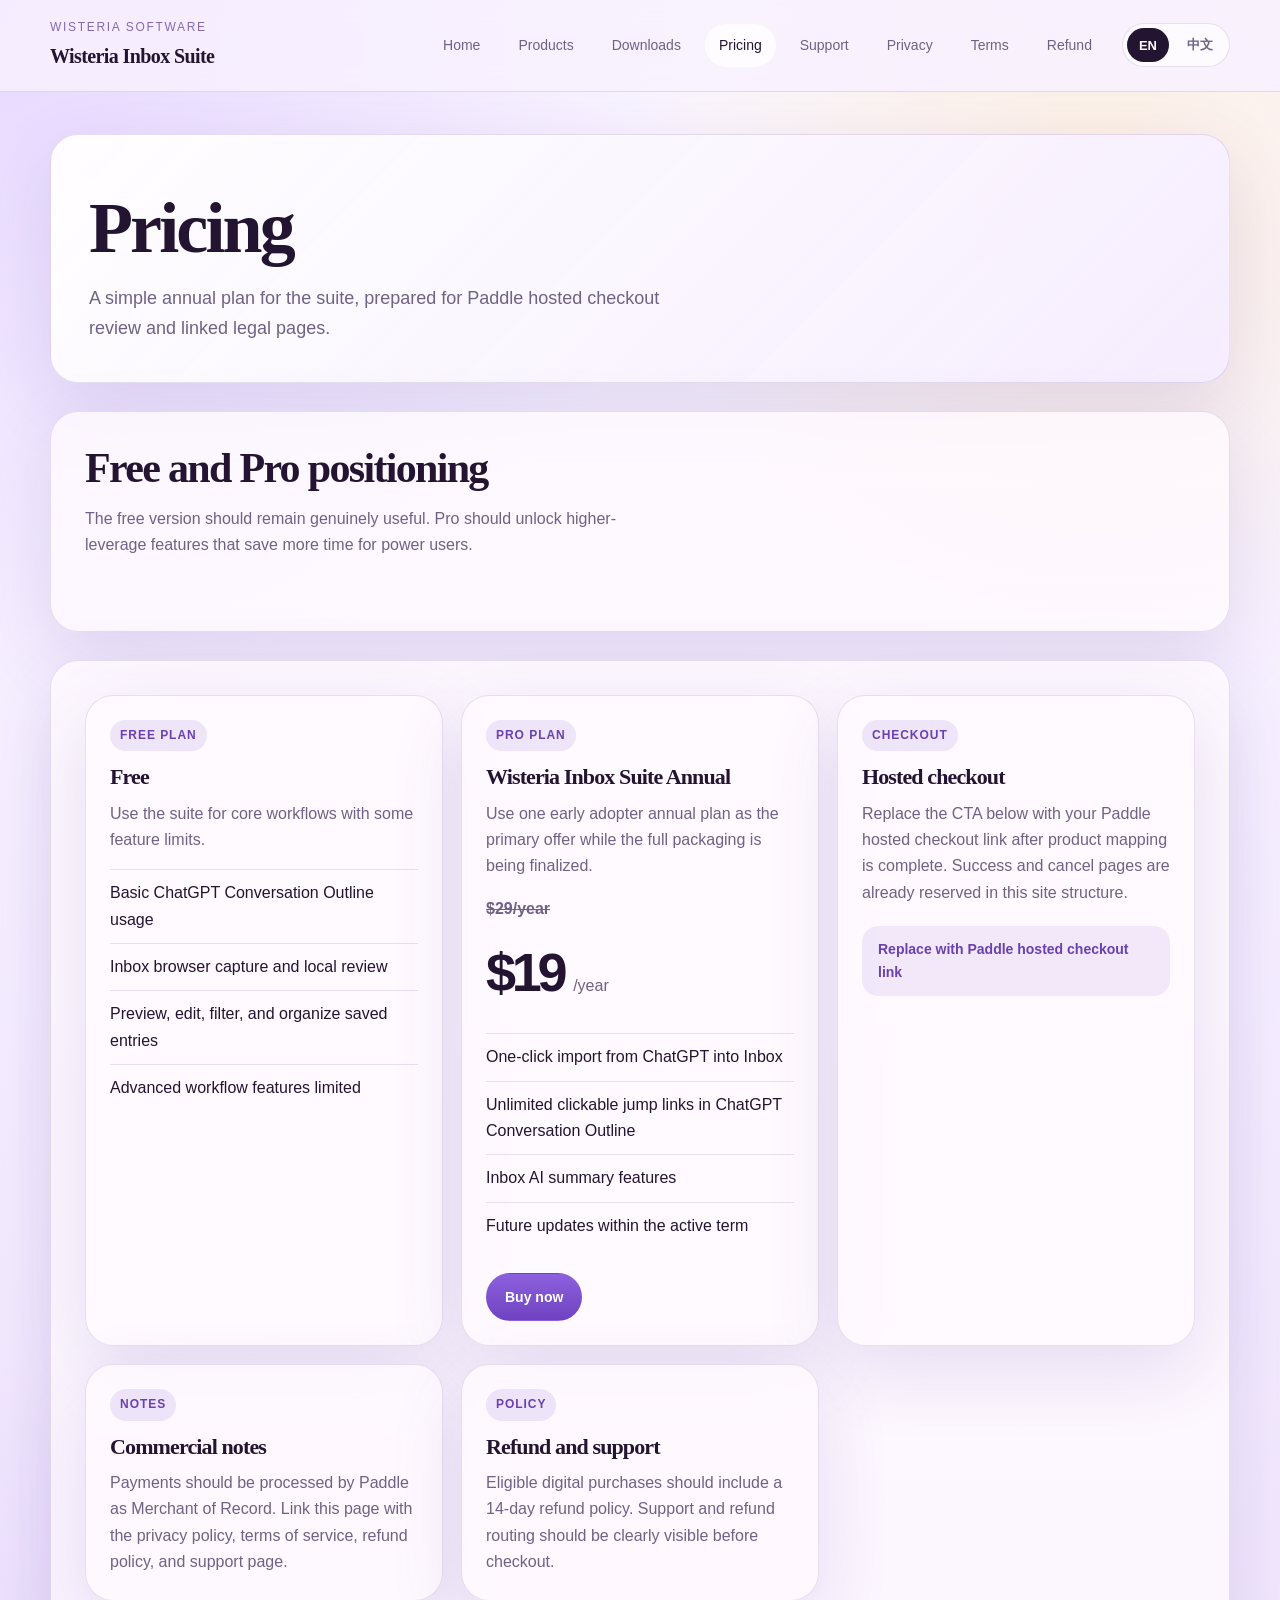
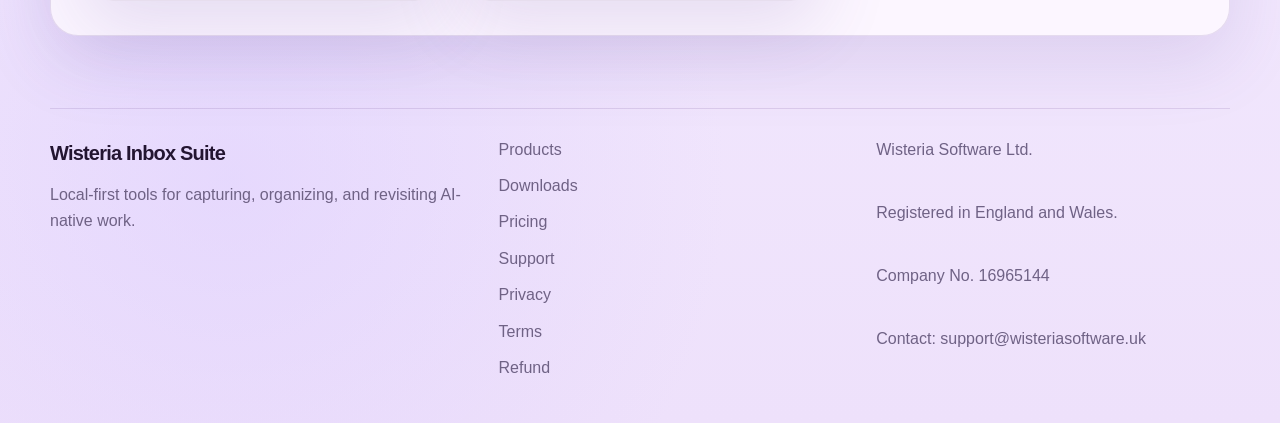
==== pricing/index.html @ 4bbb8d7e "first commit" ====
<!DOCTYPE html>
<html lang="en">
<head>
  <meta charset="UTF-8" />
  <meta name="viewport" content="width=device-width, initial-scale=1.0" />
  <title>Pricing</title>
  <meta name="description" content="Pricing" />
  <link rel="icon" type="image/svg+xml" href="../assets/img/wisteria-bloom.svg" />
  <link rel="stylesheet" href="../assets/css/site.css" />
</head>
<body data-page="pricing" data-root=".." data-title-key="pricing.title" data-description-key="pricing.description">
  <div id="site-header"></div>
  <main>
    <div class="shell page-stack">
      <section class="hero-panel page-hero">
        <h1 data-i18n="pricing.heroTitle"></h1>
        <p class="lead" data-i18n="pricing.heroBody"></p>
      </section>
      <section class="section-panel">
        <div class="section-head">
          <div>
            <h2 data-i18n="pricing.introTitle"></h2>
            <p class="section-copy" data-i18n="pricing.introBody"></p>
          </div>
        </div>
      </section>
      <section class="section-panel">
        <div class="grid-3">
          <article class="card">
            <div class="card-tag" data-i18n="common.freePlan"></div>
            <h3 style="margin-top:14px;" data-i18n="pricing.freePlanTitle"></h3>
            <p data-i18n="pricing.freePlanBody"></p>
            <ul class="list">
              <li data-i18n="pricing.freePlanFeature1"></li>
              <li data-i18n="pricing.freePlanFeature2"></li>
              <li data-i18n="pricing.freePlanFeature3"></li>
              <li data-i18n="pricing.freePlanFeature4"></li>
            </ul>
          </article>
          <article class="card">
            <div class="card-tag" data-i18n="common.proPlan"></div>
            <h3 style="margin-top:14px;" data-i18n="pricing.planTitle"></h3>
            <p data-i18n="pricing.planBody"></p>
            <div class="price-block">
              <div class="price-stack">
                <div class="price-original" data-i18n="common.originalAnnualPrice"></div>
                <div class="price-row">
                  <div class="price-value">$19</div>
                  <div class="muted" data-i18n="common.annualSuffix"></div>
                </div>
              </div>
            </div>
            <ul class="list">
              <li data-i18n="pricing.proFeature1"></li>
              <li data-i18n="pricing.proFeature2"></li>
              <li data-i18n="pricing.proFeature3"></li>
              <li data-i18n="pricing.proFeature4"></li>
            </ul>
            <div class="button-row">
              <a class="btn" data-config-href="links.suiteCheckoutUrl" data-i18n="common.buyNow"></a>
            </div>
          </article>
          <article class="card">
            <div class="card-tag" data-i18n="common.checkout"></div>
            <h3 style="margin-top:14px;" data-i18n="pricing.checkoutCardTitle"></h3>
            <p data-i18n="pricing.checkoutBody"></p>
            <div class="notice-strip" data-i18n="common.checkoutPlaceholder"></div>
          </article>
          <article class="card">
            <div class="card-tag" data-i18n="common.notes"></div>
            <h3 style="margin-top:14px;" data-i18n="pricing.notesCardTitle"></h3>
            <p data-i18n="pricing.legalBody"></p>
          </article>
          <article class="card">
            <div class="card-tag" data-i18n="common.policy"></div>
            <h3 style="margin-top:14px;" data-i18n="pricing.policyTitle"></h3>
            <p data-i18n="pricing.policyBody"></p>
          </article>
        </div>
      </section>
    </div>
  </main>
  <div id="site-footer"></div>
  <script src="../assets/data/site.config.js"></script>
  <script src="../assets/data/site.en.js"></script>
  <script src="../assets/data/site.zh.js"></script>
  <script src="../assets/js/i18n.js"></script>
  <script src="../assets/js/site.js"></script>
</body>
</html>
---- assets/css/site.css ----
:root {
  --bg: #f5efff;
  --bg-strong: #fcf8ff;
  --surface: rgba(255, 250, 255, 0.8);
  --surface-strong: rgba(255, 252, 255, 0.94);
  --ink: #231531;
  --ink-soft: #6f6285;
  --line: rgba(107, 78, 150, 0.16);
  --line-strong: rgba(107, 78, 150, 0.3);
  --accent: #7d4bcc;
  --accent-strong: #6032a9;
  --accent-soft: #eadcff;
  --accent-alt: #b58a2f;
  --success: #4d8976;
  --max: 1180px;
  --radius-lg: 28px;
  --radius-md: 18px;
  --shadow: 0 24px 72px rgba(95, 64, 153, 0.14);
}

* {
  box-sizing: border-box;
}

html {
  scroll-behavior: smooth;
}

body {
  margin: 0;
  color: var(--ink);
  background:
    radial-gradient(circle at top left, rgba(223, 204, 255, 0.72), transparent 30%),
    radial-gradient(circle at 86% 10%, rgba(255, 234, 201, 0.52), transparent 22%),
    radial-gradient(circle at 18% 88%, rgba(214, 198, 255, 0.38), transparent 24%),
    linear-gradient(180deg, #fbf7ff 0%, #f4ecff 55%, #eee1fb 100%);
  font: 16px/1.65 "Segoe UI", "Inter", "Helvetica Neue", Arial, sans-serif;
}

a {
  color: inherit;
  text-decoration: none;
}

img {
  max-width: 100%;
}

.shell {
  width: min(var(--max), calc(100% - 32px));
  margin: 0 auto;
}

.site-header {
  position: sticky;
  top: 0;
  z-index: 30;
  backdrop-filter: blur(14px);
  background: rgba(248, 241, 255, 0.84);
  border-bottom: 1px solid var(--line);
}

.nav-shell {
  display: flex;
  align-items: center;
  justify-content: space-between;
  gap: 20px;
  padding: 18px 0;
}

.brand-lockup {
  display: inline-flex;
  flex-direction: column;
  gap: 2px;
}

.brand-kicker {
  font-size: 12px;
  letter-spacing: 0.14em;
  text-transform: uppercase;
  color: #8468b6;
}

.brand-name {
  font-size: 20px;
  font-weight: 800;
  letter-spacing: -0.03em;
  font-family: Georgia, "Times New Roman", serif;
}

.nav-cluster {
  display: flex;
  align-items: center;
  gap: 16px;
}

.site-nav {
  display: flex;
  align-items: center;
  gap: 10px;
  flex-wrap: wrap;
}

.nav-link {
  padding: 10px 14px;
  border-radius: 999px;
  font-size: 14px;
  color: var(--ink-soft);
}

.nav-link:hover,
.nav-link.is-active {
  color: var(--ink);
  background: rgba(255, 255, 255, 0.78);
}

.lang-switch {
  display: inline-flex;
  gap: 6px;
  padding: 4px;
  border: 1px solid var(--line);
  border-radius: 999px;
  background: rgba(255, 255, 255, 0.68);
}

.lang-btn {
  border: 0;
  border-radius: 999px;
  background: transparent;
  color: var(--ink-soft);
  padding: 8px 12px;
  cursor: pointer;
  font-size: 13px;
  font-weight: 600;
}

.lang-btn.is-active {
  color: #fff;
  background: var(--ink);
}

main {
  padding: 42px 0 72px;
}

.page-stack {
  display: flex;
  flex-direction: column;
  gap: 28px;
}

.hero-grid {
  display: grid;
  grid-template-columns: minmax(0, 1.25fr) minmax(320px, 0.75fr);
  gap: 24px;
  align-items: stretch;
}

.hero-panel,
.hero-sidecard,
.section-panel,
.card,
.legal-card,
.support-card {
  background: var(--surface);
  border: 1px solid var(--line);
  border-radius: var(--radius-lg);
  box-shadow: var(--shadow);
}

.hero-panel {
  padding: 42px;
  background:
    linear-gradient(135deg, rgba(255, 255, 255, 0.86), rgba(243, 233, 255, 0.76)),
    var(--surface);
}

.hero-sidecard {
  padding: 28px;
  background:
    linear-gradient(145deg, rgba(125, 75, 204, 0.22), rgba(181, 138, 47, 0.12)),
    var(--surface-strong);
}

.hero-mark {
  display: flex;
  align-items: center;
  gap: 18px;
  margin-bottom: 6px;
}

.hero-mark-icon {
  width: 88px;
  height: 88px;
  object-fit: contain;
  filter: drop-shadow(0 12px 20px rgba(109, 67, 179, 0.18));
}

.eyebrow {
  display: inline-flex;
  align-items: center;
  gap: 8px;
  padding: 8px 12px;
  border-radius: 999px;
  background: linear-gradient(180deg, #f1e6ff 0%, #e5d3ff 100%);
  color: #6a41af;
  font-size: 12px;
  font-weight: 700;
  letter-spacing: 0.08em;
  text-transform: uppercase;
  box-shadow: inset 0 1px 0 rgba(255, 255, 255, 0.92);
}

h1,
h2,
h3 {
  margin: 0;
  line-height: 1.05;
  letter-spacing: -0.04em;
  font-family: Georgia, "Times New Roman", serif;
}

h1 {
  font-size: clamp(40px, 7vw, 72px);
  margin-top: 18px;
}

h2 {
  font-size: clamp(28px, 4vw, 42px);
}

h3 {
  font-size: 22px;
}

.lead {
  margin: 18px 0 0;
  font-size: 18px;
  color: var(--ink-soft);
  max-width: 62ch;
}

.hero-actions,
.section-actions,
.button-row {
  display: flex;
  flex-wrap: wrap;
  gap: 12px;
  margin-top: 24px;
}

.btn,
.btn-secondary,
.btn-ghost {
  display: inline-flex;
  align-items: center;
  justify-content: center;
  min-height: 48px;
  padding: 0 18px;
  border-radius: 999px;
  font-weight: 700;
  font-size: 14px;
  border: 1px solid transparent;
}

.btn {
  background: linear-gradient(180deg, #8d61dd 0%, #6f42c1 100%);
  color: #fff;
}

.btn:hover {
  background: linear-gradient(180deg, #7f53d3 0%, #6032a9 100%);
}

.btn-secondary {
  color: var(--ink);
  background: rgba(255, 255, 255, 0.84);
  border-color: var(--line-strong);
}

.btn-ghost {
  color: var(--ink-soft);
  background: transparent;
  border-color: var(--line);
}

.metric {
  display: flex;
  flex-direction: column;
  gap: 10px;
  margin-top: 28px;
  padding-top: 24px;
  border-top: 1px solid var(--line);
}

.metric-value {
  font-size: 36px;
  font-weight: 800;
  letter-spacing: -0.06em;
}

.metric-copy,
.muted {
  color: var(--ink-soft);
}

.section-panel {
  padding: 34px;
}

.section-head {
  display: flex;
  justify-content: space-between;
  gap: 20px;
  align-items: end;
  margin-bottom: 22px;
}

.section-copy {
  max-width: 62ch;
  color: var(--ink-soft);
}

.grid-3,
.grid-4,
.legal-grid {
  display: grid;
  gap: 18px;
}

.grid-3 {
  grid-template-columns: repeat(3, minmax(0, 1fr));
}

.grid-4 {
  grid-template-columns: repeat(4, minmax(0, 1fr));
}

.card,
.legal-card,
.support-card {
  padding: 24px;
}

.card-tag,
.slide-tag {
  display: inline-flex;
  align-items: center;
  padding: 6px 10px;
  border-radius: 999px;
  background: rgba(125, 75, 204, 0.12);
  color: #6a41af;
  font-size: 12px;
  font-weight: 700;
  letter-spacing: 0.08em;
  text-transform: uppercase;
}

.card p,
.legal-card p,
.support-card p,
.slide-copy {
  margin: 12px 0 0;
  color: var(--ink-soft);
}

.workflow-index {
  width: 40px;
  height: 40px;
  border-radius: 50%;
  display: inline-flex;
  align-items: center;
  justify-content: center;
  background: linear-gradient(180deg, #efe4ff 0%, #dcc7ff 100%);
  color: #6a41af;
  font-weight: 800;
}

.tour-grid {
  display: grid;
  grid-template-columns: repeat(2, minmax(0, 1fr));
  gap: 18px;
}

.story-card,
.product-showcase {
  display: grid;
  gap: 22px;
  align-items: start;
  padding: 24px;
  border-radius: 24px;
  border: 1px solid var(--line);
  background:
    linear-gradient(180deg, rgba(255, 255, 255, 0.78), rgba(243, 233, 255, 0.72));
}

.story-card.is-wide {
  grid-column: 1 / -1;
  grid-template-columns: minmax(0, 0.84fr) minmax(0, 1.16fr);
}

.story-copy p {
  margin: 12px 0 0;
  color: var(--ink-soft);
}

.product-showcase {
  grid-template-columns: minmax(280px, 0.86fr) minmax(0, 1.14fr);
  margin-top: 18px;
}

.product-showcase:first-of-type {
  margin-top: 0;
}

.compact-list li {
  padding: 8px 0;
}

.demo-surface {
  position: relative;
  padding: 18px;
  border-radius: 24px;
  border: 1px solid rgba(107, 78, 150, 0.14);
  background:
    radial-gradient(circle at top right, rgba(255, 224, 188, 0.38), transparent 26%),
    linear-gradient(145deg, rgba(141, 99, 217, 0.14), rgba(255, 255, 255, 0.92) 55%);
  box-shadow: inset 0 1px 0 rgba(255, 255, 255, 0.84);
}

.demo-window {
  overflow: hidden;
  border-radius: 22px;
  border: 1px solid rgba(107, 78, 150, 0.14);
  background: rgba(255, 255, 255, 0.92);
  box-shadow: 0 22px 40px rgba(95, 64, 153, 0.1);
}

.demo-toolbar,
.demo-sidehead,
.demo-content-head,
.demo-toolbar-actions,
.demo-tabs,
.demo-bubble-row,
.demo-action-row,
.demo-meta-row,
.demo-dots {
  display: flex;
  align-items: center;
  gap: 10px;
}

.demo-toolbar {
  justify-content: space-between;
  padding: 12px 16px;
  border-bottom: 1px solid rgba(107, 78, 150, 0.12);
  background: linear-gradient(180deg, rgba(250, 247, 255, 0.98), rgba(243, 235, 255, 0.78));
}

.demo-toolbar-title,
.demo-heading,
.demo-subtitle,
.demo-rail-title {
  font-family: Georgia, "Times New Roman", serif;
}

.demo-toolbar-title {
  font-size: 18px;
  font-weight: 700;
  letter-spacing: -0.03em;
}

.demo-toolbar-chip,
.demo-pill,
.demo-mini-tab,
.demo-badge,
.demo-meta-chip,
.demo-bubble {
  display: inline-flex;
  align-items: center;
  justify-content: center;
  min-height: 28px;
  padding: 0 12px;
  border-radius: 999px;
  border: 1px solid rgba(107, 78, 150, 0.14);
  background: rgba(255, 255, 255, 0.86);
  color: var(--ink-soft);
  font-size: 12px;
  font-weight: 700;
}

.demo-badge-accent,
.demo-mini-tab.is-active {
  color: #fff;
  background: linear-gradient(180deg, #8d61dd 0%, #6f42c1 100%);
  border-color: transparent;
}

.demo-dots {
  gap: 6px;
}

.demo-dot {
  width: 9px;
  height: 9px;
  border-radius: 50%;
  background: #d6c6f3;
}

.demo-chat-layout,
.demo-local-layout,
.demo-outline-layout {
  display: grid;
}

.demo-chat-layout {
  grid-template-columns: minmax(0, 1.1fr) 280px;
}

.demo-conversation,
.demo-sidepanel,
.demo-main-panel,
.demo-outline-main {
  padding: 18px;
}

.demo-conversation {
  display: grid;
  gap: 14px;
  background: linear-gradient(180deg, rgba(255, 255, 255, 0.92), rgba(245, 238, 255, 0.64));
}

.demo-sidepanel {
  border-left: 1px solid rgba(107, 78, 150, 0.12);
  background: linear-gradient(180deg, rgba(251, 247, 255, 0.96), rgba(242, 234, 255, 0.82));
}

.demo-tabs {
  margin-top: 12px;
}

.demo-card-block,
.demo-summary-card,
.demo-rail-card {
  margin-top: 14px;
  padding: 14px;
  border-radius: 18px;
  border: 1px solid rgba(107, 78, 150, 0.12);
  background: rgba(255, 255, 255, 0.88);
}

.demo-heading {
  font-size: 26px;
  font-weight: 700;
  letter-spacing: -0.04em;
}

.demo-subtitle,
.demo-rail-title,
.demo-filter-label {
  font-size: 12px;
  font-weight: 800;
  letter-spacing: 0.08em;
  text-transform: uppercase;
  color: #6a41af;
}

.demo-filter-label {
  margin-top: 12px;
}

.demo-line {
  height: 10px;
  border-radius: 999px;
  background: linear-gradient(90deg, rgba(123, 92, 180, 0.16), rgba(123, 92, 180, 0.06));
}

.demo-select,
.demo-toc-item {
  margin-top: 8px;
  height: 38px;
  border-radius: 14px;
  border: 1px solid rgba(107, 78, 150, 0.12);
  background: rgba(248, 244, 255, 0.92);
}

.demo-toc-item.is-active,
.demo-number-item.is-active {
  background: rgba(125, 75, 204, 0.16);
  border-color: rgba(125, 75, 204, 0.22);
}

.demo-action-row,
.demo-meta-row {
  flex-wrap: wrap;
  margin-top: 14px;
}

.demo-local-layout {
  grid-template-columns: 240px minmax(0, 1fr);
}

.demo-left-rail {
  display: grid;
  gap: 12px;
  padding: 16px;
  border-right: 1px solid rgba(107, 78, 150, 0.12);
  background: linear-gradient(180deg, rgba(248, 244, 255, 0.92), rgba(243, 236, 255, 0.76));
}

.demo-main-panel {
  display: grid;
  gap: 16px;
}

.demo-content-head {
  justify-content: space-between;
  align-items: start;
}

.demo-image-card,
.demo-image-banner {
  border-radius: 20px;
  border: 1px solid rgba(107, 78, 150, 0.14);
  background:
    radial-gradient(circle at 30% 30%, rgba(216, 198, 255, 0.88), transparent 22%),
    radial-gradient(circle at 68% 22%, rgba(196, 164, 255, 0.8), transparent 18%),
    radial-gradient(circle at 48% 64%, rgba(186, 223, 202, 0.6), transparent 26%),
    linear-gradient(135deg, #f4ebff 0%, #ede1ff 45%, #fffaf4 100%);
}

.demo-image-card {
  min-height: 156px;
}

.demo-image-banner {
  min-height: 120px;
  margin: 14px 0;
}

.demo-outline-layout {
  grid-template-columns: 170px minmax(0, 1fr);
}

.demo-outline-rail {
  padding: 18px 14px;
  border-right: 1px solid rgba(107, 78, 150, 0.12);
  background: linear-gradient(180deg, rgba(248, 244, 255, 0.92), rgba(243, 236, 255, 0.76));
}

.demo-number-item {
  display: flex;
  align-items: center;
  justify-content: center;
  margin-top: 10px;
  height: 40px;
  border-radius: 14px;
  border: 1px solid rgba(107, 78, 150, 0.12);
  background: rgba(255, 255, 255, 0.84);
  color: var(--ink-soft);
  font-weight: 700;
}

.carousel-shell {
  padding: 24px;
  border-radius: var(--radius-lg);
  background: linear-gradient(180deg, rgba(255, 255, 255, 0.68), rgba(239, 228, 255, 0.92));
  border: 1px solid var(--line);
}

.carousel-frame {
  position: relative;
  min-height: 320px;
  overflow: hidden;
}

.carousel-slide {
  display: none;
  grid-template-columns: minmax(0, 1fr) 240px;
  gap: 22px;
  align-items: stretch;
}

.carousel-slide.is-active {
  display: grid;
}

.slide-visual {
  border-radius: 24px;
  min-height: 280px;
  background:
    linear-gradient(145deg, rgba(141, 99, 217, 0.22), rgba(181, 138, 47, 0.14)),
    linear-gradient(180deg, #fffaff 0%, #f0e6ff 100%);
  border: 1px solid rgba(107, 78, 150, 0.12);
  padding: 24px;
  display: flex;
  flex-direction: column;
  justify-content: end;
}

.slide-caption {
  border-radius: 20px;
  background: rgba(255, 255, 255, 0.78);
  border: 1px solid rgba(107, 78, 150, 0.12);
  padding: 16px;
}

.slide-side {
  border-radius: 24px;
  background: rgba(255, 255, 255, 0.72);
  border: 1px solid rgba(107, 78, 150, 0.12);
  padding: 20px;
  display: flex;
  flex-direction: column;
  justify-content: space-between;
}

.slide-title {
  margin-top: 14px;
  font-size: 30px;
}

.carousel-controls {
  margin-top: 18px;
  display: flex;
  align-items: center;
  justify-content: space-between;
  gap: 20px;
}

.carousel-nav {
  display: flex;
  gap: 10px;
}

.icon-btn,
.dot {
  border: 1px solid var(--line-strong);
  background: rgba(255, 255, 255, 0.72);
}

.icon-btn {
  width: 44px;
  height: 44px;
  border-radius: 50%;
  cursor: pointer;
  font-size: 18px;
}

.carousel-dots {
  display: flex;
  gap: 8px;
  align-items: center;
}

.dot {
  width: 12px;
  height: 12px;
  border-radius: 999px;
  padding: 0;
  cursor: pointer;
}

.dot.is-active {
  width: 28px;
  background: var(--accent);
  border-color: var(--accent);
}

.price-block {
  display: flex;
  align-items: baseline;
  gap: 10px;
  margin-top: 16px;
}

.price-stack {
  display: flex;
  flex-direction: column;
  gap: 6px;
}

.price-row {
  display: flex;
  align-items: baseline;
  gap: 10px;
}

.price-original {
  color: var(--ink-soft);
  text-decoration: line-through;
  font-weight: 700;
}

.price-value {
  font-size: 54px;
  font-weight: 900;
  letter-spacing: -0.08em;
}

.list {
  margin: 16px 0 0;
  padding: 0;
  list-style: none;
}

.list li {
  padding: 10px 0;
  border-top: 1px solid var(--line);
}

.site-footer {
  padding: 0 0 42px;
}

.footer-grid {
  display: grid;
  grid-template-columns: 1.2fr 1fr 1fr;
  gap: 24px;
  padding: 28px 0 0;
  border-top: 1px solid var(--line);
}

.footer-brand {
  font-size: 20px;
  font-weight: 800;
  letter-spacing: -0.04em;
}

.footer-copy {
  color: var(--ink-soft);
  margin: 12px 0 0;
}

.footer-links {
  display: grid;
  gap: 10px;
}

.footer-links a {
  color: var(--ink-soft);
}

.footer-meta {
  display: grid;
  gap: 8px;
  color: var(--ink-soft);
}

.page-hero,
.legal-hero {
  padding: 38px;
}

.legal-grid {
  grid-template-columns: repeat(2, minmax(0, 1fr));
}

.notice-strip {
  margin-top: 20px;
  padding: 12px 16px;
  border-radius: 16px;
  background: rgba(125, 75, 204, 0.1);
  color: #6a41af;
  font-size: 14px;
  font-weight: 600;
}

@media (max-width: 1040px) {
  .hero-grid,
  .grid-3,
  .grid-4,
  .footer-grid,
  .legal-grid,
  .carousel-slide,
  .tour-grid,
  .story-card.is-wide,
  .product-showcase,
  .demo-chat-layout,
  .demo-local-layout,
  .demo-outline-layout {
    grid-template-columns: 1fr;
  }

  .nav-shell,
  .nav-cluster {
    align-items: flex-start;
    flex-direction: column;
  }
}

@media (max-width: 720px) {
  .hero-panel,
  .hero-sidecard,
  .section-panel,
  .page-hero,
  .legal-hero,
  .card,
  .legal-card,
  .support-card {
    padding: 24px;
  }

  .hero-mark {
    gap: 12px;
  }

  .hero-mark-icon {
    width: 64px;
    height: 64px;
  }

  .story-card,
  .product-showcase {
    padding: 18px;
  }

  .demo-sidepanel,
  .demo-left-rail,
  .demo-outline-rail {
    border-left: 0;
    border-right: 0;
    border-top: 1px solid rgba(107, 78, 150, 0.12);
  }

  h1 {
    font-size: 42px;
  }

  .lead {
    font-size: 16px;
  }

  main {
    padding-top: 24px;
  }
}
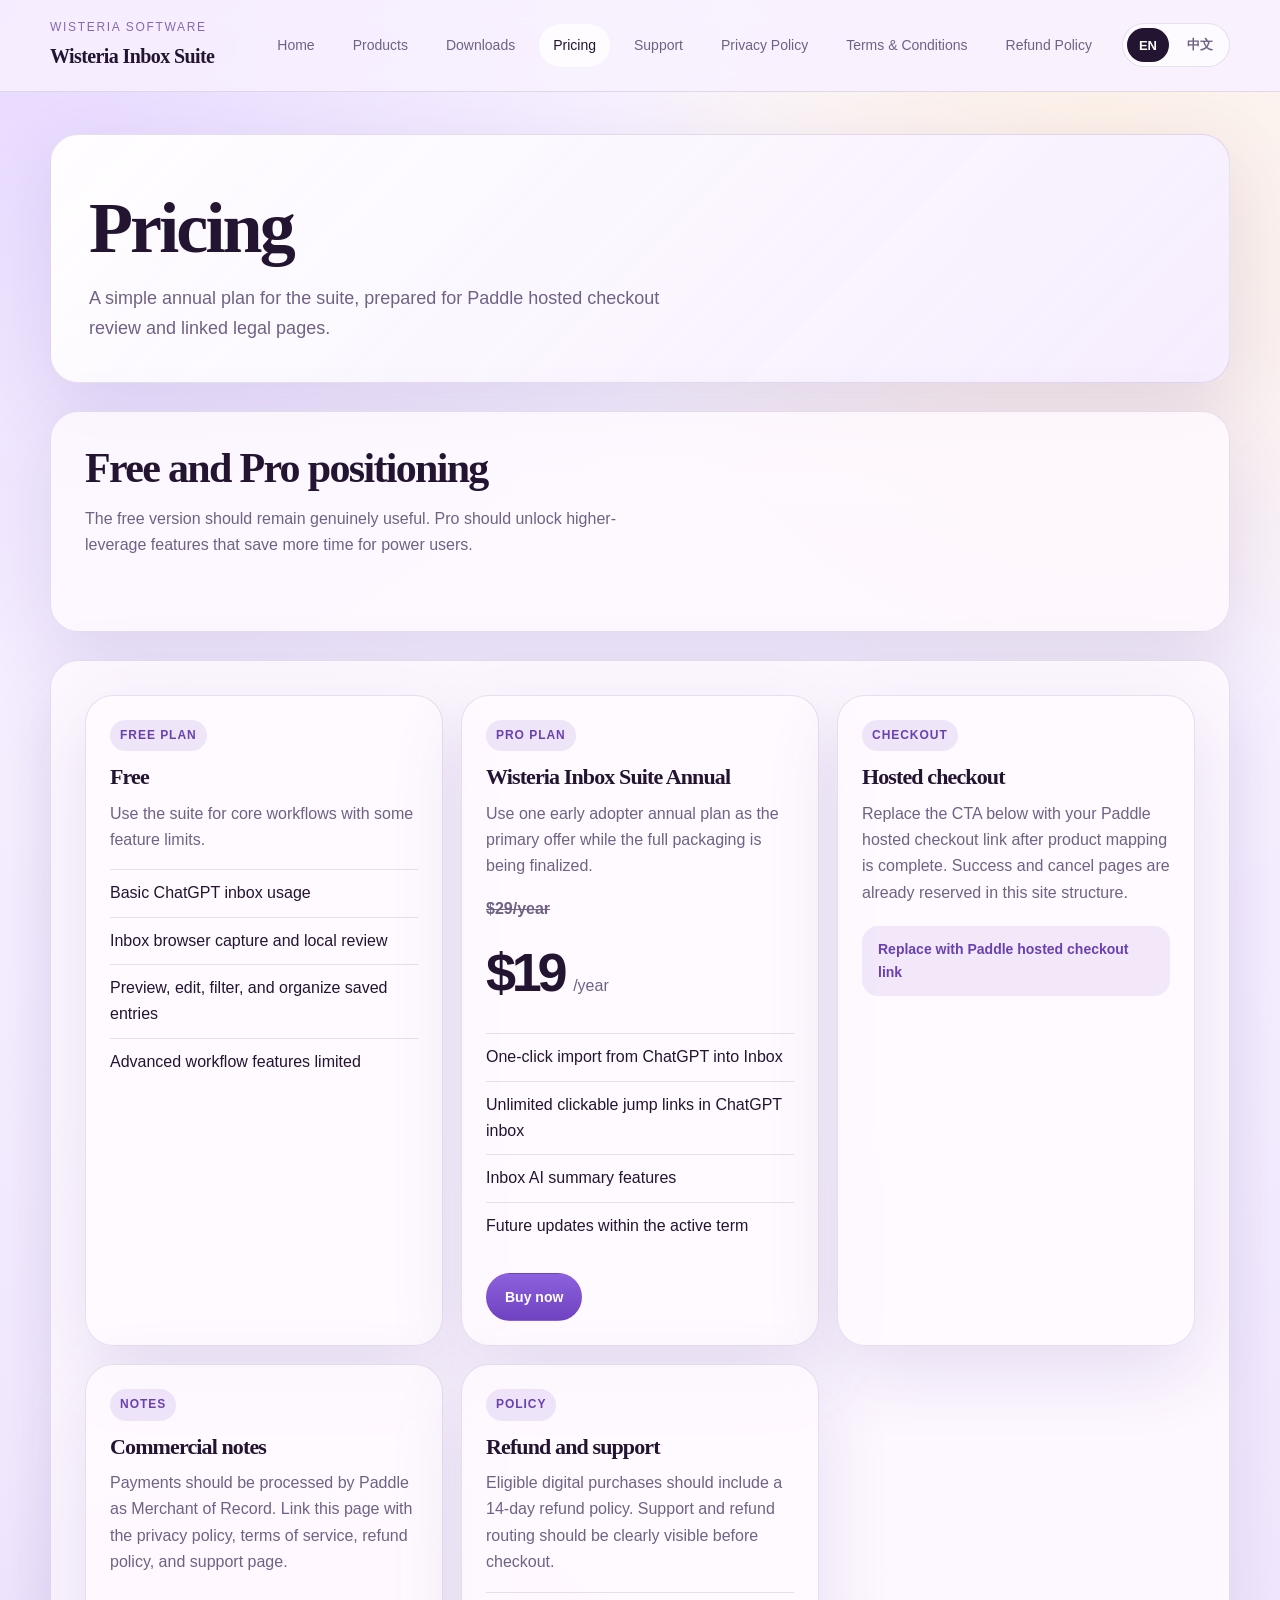
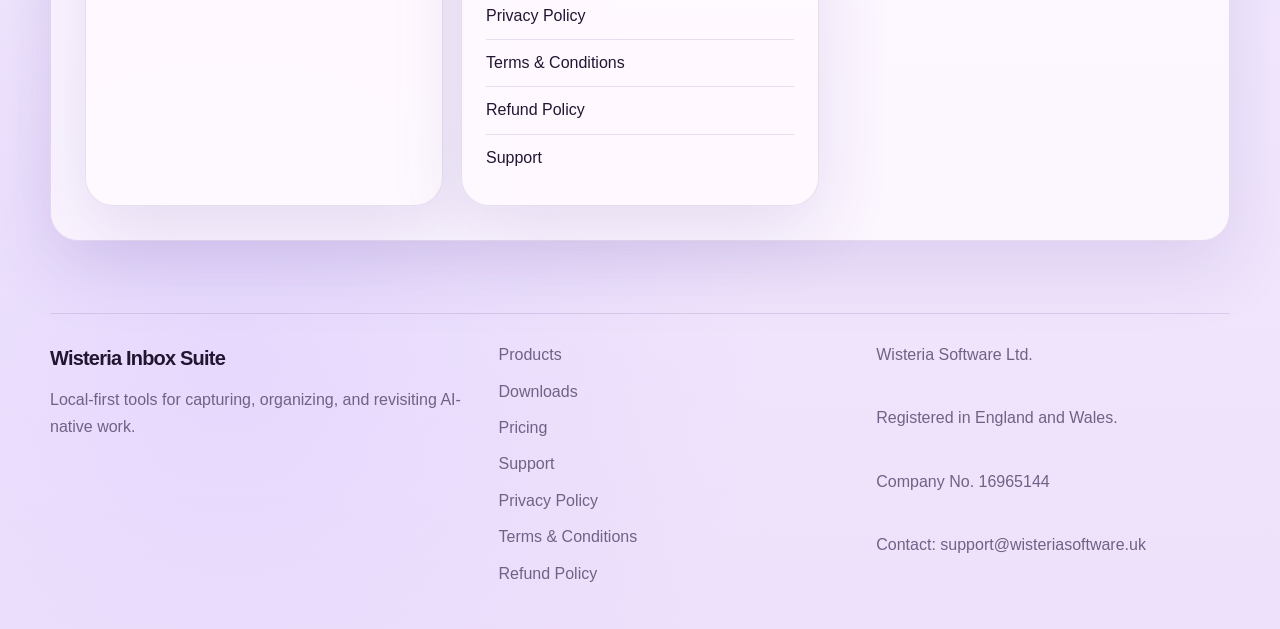
==== commit aef85714: "paddle 抓取友好" ====
--- a/pricing/index.html
+++ b/pricing/index.html
@@ -9,78 +9,129 @@
   <link rel="stylesheet" href="../assets/css/site.css" />
 </head>
 <body data-page="pricing" data-root=".." data-title-key="pricing.title" data-description-key="pricing.description">
-  <div id="site-header"></div>
+  <div id="site-header">
+    <header class="site-header">
+      <div class="shell nav-shell">
+        <a class="brand-lockup" href="../index.html">
+          <span class="brand-kicker">Wisteria Software</span>
+          <span class="brand-name">Wisteria Inbox Suite</span>
+        </a>
+        <div class="nav-cluster">
+          <nav class="site-nav" aria-label="Primary">
+            <a class="nav-link" href="../index.html">Home</a>
+            <a class="nav-link" href="../products/index.html">Products</a>
+            <a class="nav-link" href="../downloads/index.html">Downloads</a>
+            <a class="nav-link is-active" href="../pricing/index.html">Pricing</a>
+            <a class="nav-link" href="../support/index.html">Support</a>
+            <a class="nav-link" href="../privacy/index.html">Privacy Policy</a>
+            <a class="nav-link" href="../terms/index.html">Terms &amp; Conditions</a>
+            <a class="nav-link" href="../refund/index.html">Refund Policy</a>
+          </nav>
+        </div>
+      </div>
+    </header>
+  </div>
   <main>
     <div class="shell page-stack">
       <section class="hero-panel page-hero">
-        <h1 data-i18n="pricing.heroTitle"></h1>
-        <p class="lead" data-i18n="pricing.heroBody"></p>
+        <h1 data-i18n="pricing.heroTitle">Pricing</h1>
+        <p class="lead" data-i18n="pricing.heroBody">A simple annual plan for the suite, prepared for Paddle hosted checkout review and linked legal pages.</p>
       </section>
       <section class="section-panel">
         <div class="section-head">
           <div>
-            <h2 data-i18n="pricing.introTitle"></h2>
-            <p class="section-copy" data-i18n="pricing.introBody"></p>
+            <h2 data-i18n="pricing.introTitle">Free and Pro positioning</h2>
+            <p class="section-copy" data-i18n="pricing.introBody">The free version remains useful for core workflows, while Pro unlocks higher-leverage features.</p>
           </div>
         </div>
       </section>
       <section class="section-panel">
         <div class="grid-3">
           <article class="card">
-            <div class="card-tag" data-i18n="common.freePlan"></div>
-            <h3 style="margin-top:14px;" data-i18n="pricing.freePlanTitle"></h3>
-            <p data-i18n="pricing.freePlanBody"></p>
+            <div class="card-tag" data-i18n="common.freePlan">Free plan</div>
+            <h3 style="margin-top:14px;" data-i18n="pricing.freePlanTitle">Free</h3>
+            <p data-i18n="pricing.freePlanBody">Use the suite for core workflows with some feature limits.</p>
             <ul class="list">
-              <li data-i18n="pricing.freePlanFeature1"></li>
-              <li data-i18n="pricing.freePlanFeature2"></li>
-              <li data-i18n="pricing.freePlanFeature3"></li>
-              <li data-i18n="pricing.freePlanFeature4"></li>
+              <li data-i18n="pricing.freePlanFeature1">Basic ChatGPT inbox usage</li>
+              <li data-i18n="pricing.freePlanFeature2">Inbox browser capture and local review</li>
+              <li data-i18n="pricing.freePlanFeature3">Preview, edit, filter, and organize saved entries</li>
+              <li data-i18n="pricing.freePlanFeature4">Advanced workflow features limited</li>
             </ul>
           </article>
           <article class="card">
-            <div class="card-tag" data-i18n="common.proPlan"></div>
-            <h3 style="margin-top:14px;" data-i18n="pricing.planTitle"></h3>
-            <p data-i18n="pricing.planBody"></p>
+            <div class="card-tag" data-i18n="common.proPlan">Pro plan</div>
+            <h3 style="margin-top:14px;" data-i18n="pricing.planTitle">Wisteria Inbox Suite Annual</h3>
+            <p data-i18n="pricing.planBody">One early adopter annual plan is offered while the full product packaging is being finalized.</p>
             <div class="price-block">
               <div class="price-stack">
-                <div class="price-original" data-i18n="common.originalAnnualPrice"></div>
+                <div class="price-original" data-i18n="common.originalAnnualPrice">$29/year</div>
                 <div class="price-row">
                   <div class="price-value">$19</div>
-                  <div class="muted" data-i18n="common.annualSuffix"></div>
+                  <div class="muted" data-i18n="common.annualSuffix">/year</div>
                 </div>
               </div>
             </div>
             <ul class="list">
-              <li data-i18n="pricing.proFeature1"></li>
-              <li data-i18n="pricing.proFeature2"></li>
-              <li data-i18n="pricing.proFeature3"></li>
-              <li data-i18n="pricing.proFeature4"></li>
+              <li data-i18n="pricing.proFeature1">One-click import from ChatGPT into Inbox</li>
+              <li data-i18n="pricing.proFeature2">Unlimited clickable jump links in ChatGPT inbox</li>
+              <li data-i18n="pricing.proFeature3">Inbox AI summary features</li>
+              <li data-i18n="pricing.proFeature4">Future updates within the active term</li>
             </ul>
             <div class="button-row">
-              <a class="btn" data-config-href="links.suiteCheckoutUrl" data-i18n="common.buyNow"></a>
+              <a class="btn" data-config-href="links.suiteCheckoutUrl" data-i18n="common.buyNow" href="#">Buy now</a>
             </div>
           </article>
           <article class="card">
-            <div class="card-tag" data-i18n="common.checkout"></div>
-            <h3 style="margin-top:14px;" data-i18n="pricing.checkoutCardTitle"></h3>
-            <p data-i18n="pricing.checkoutBody"></p>
-            <div class="notice-strip" data-i18n="common.checkoutPlaceholder"></div>
+            <div class="card-tag" data-i18n="common.checkout">Checkout</div>
+            <h3 style="margin-top:14px;" data-i18n="pricing.checkoutCardTitle">Hosted checkout</h3>
+            <p data-i18n="pricing.checkoutBody">Replace the CTA below with your Paddle hosted checkout link after product mapping is complete.</p>
+            <div class="notice-strip" data-i18n="common.checkoutPlaceholder">Replace with Paddle hosted checkout link</div>
           </article>
           <article class="card">
-            <div class="card-tag" data-i18n="common.notes"></div>
-            <h3 style="margin-top:14px;" data-i18n="pricing.notesCardTitle"></h3>
-            <p data-i18n="pricing.legalBody"></p>
+            <div class="card-tag" data-i18n="common.notes">Notes</div>
+            <h3 style="margin-top:14px;" data-i18n="pricing.notesCardTitle">Commercial notes</h3>
+            <p data-i18n="pricing.legalBody">Payments are processed by Paddle as Merchant of Record. Pricing, terms, refund policy, privacy policy, and support details should remain visible before checkout.</p>
           </article>
           <article class="card">
-            <div class="card-tag" data-i18n="common.policy"></div>
-            <h3 style="margin-top:14px;" data-i18n="pricing.policyTitle"></h3>
-            <p data-i18n="pricing.policyBody"></p>
+            <div class="card-tag" data-i18n="common.policy">Policy</div>
+            <h3 style="margin-top:14px;" data-i18n="pricing.policyTitle">Refund and support</h3>
+            <p data-i18n="pricing.policyBody">Eligible digital purchases include a 14-day refund policy, and support contact details are available before checkout.</p>
+            <ul class="list">
+              <li><a href="../privacy/index.html">Privacy Policy</a></li>
+              <li><a href="../terms/index.html">Terms &amp; Conditions</a></li>
+              <li><a href="../refund/index.html">Refund Policy</a></li>
+              <li><a href="../support/index.html">Support</a></li>
+            </ul>
           </article>
         </div>
       </section>
     </div>
   </main>
-  <div id="site-footer"></div>
+  <div id="site-footer">
+    <footer class="site-footer">
+      <div class="shell footer-grid">
+        <div>
+          <div class="footer-brand">Wisteria Inbox Suite</div>
+          <p class="footer-copy">Local-first tools for capturing, organizing, and revisiting AI-native work.</p>
+        </div>
+        <div class="footer-links">
+          <a href="../products/index.html">Products</a>
+          <a href="../downloads/index.html">Downloads</a>
+          <a href="../pricing/index.html">Pricing</a>
+          <a href="../support/index.html">Support</a>
+          <a href="../privacy/index.html">Privacy Policy</a>
+          <a href="../terms/index.html">Terms &amp; Conditions</a>
+          <a href="../refund/index.html">Refund Policy</a>
+        </div>
+        <div class="footer-meta">
+          <div>Wisteria Software Ltd.</div>
+          <div>Registered in England and Wales.</div>
+          <div>Company No. 16965144</div>
+          <div>Contact: <a href="mailto:support@wisteriasoftware.uk">support@wisteriasoftware.uk</a></div>
+        </div>
+      </div>
+    </footer>
+  </div>
   <script src="../assets/data/site.config.js"></script>
   <script src="../assets/data/site.en.js"></script>
   <script src="../assets/data/site.zh.js"></script>
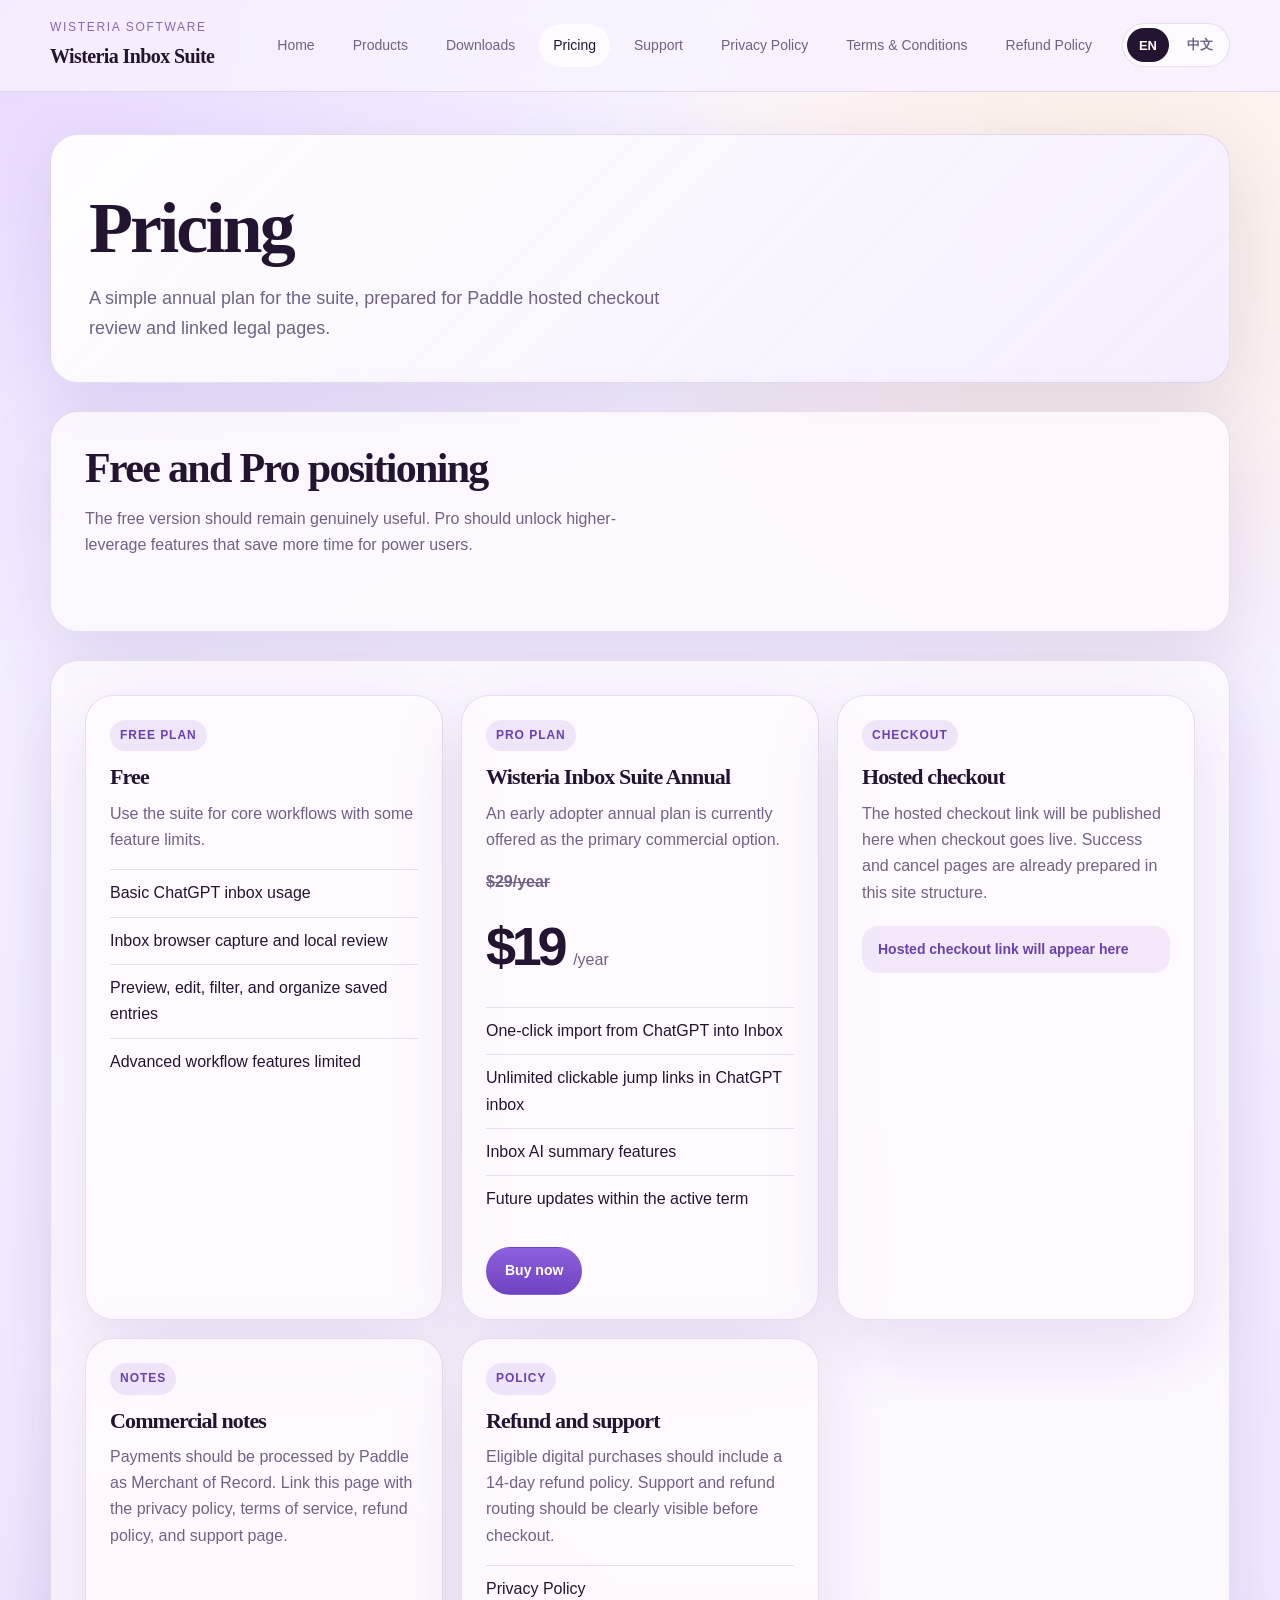
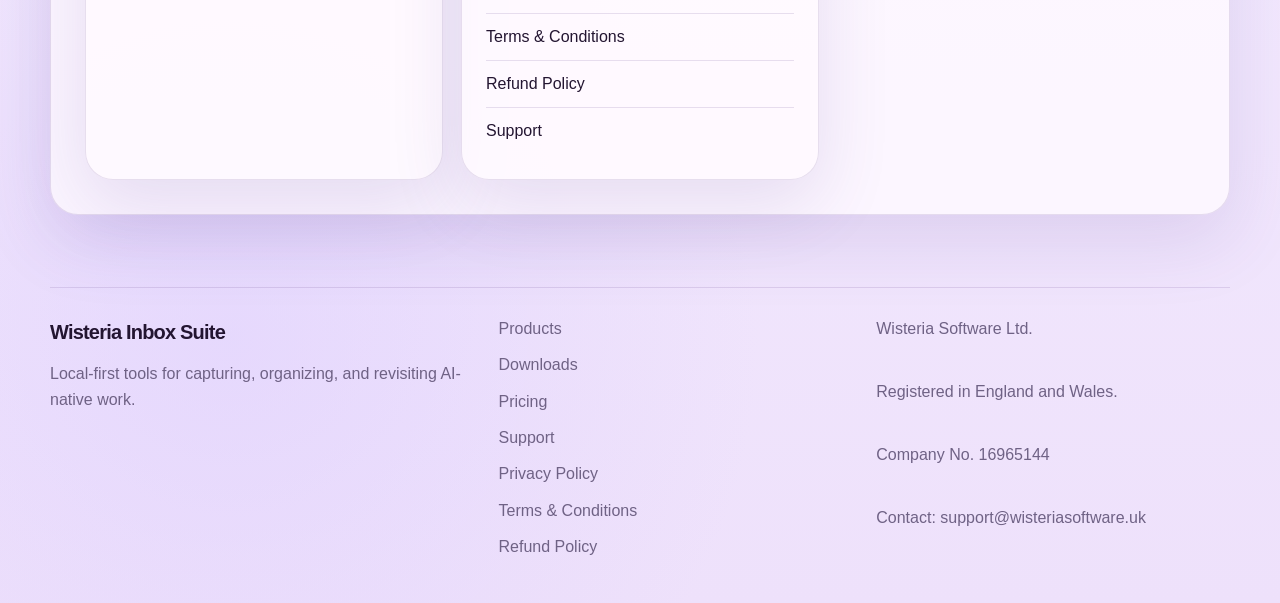
==== commit 98400f95: "修改隐私部分，准备 chrome审核" ====
--- a/pricing/index.html
+++ b/pricing/index.html
@@ -127,7 +127,7 @@
           <div>Wisteria Software Ltd.</div>
           <div>Registered in England and Wales.</div>
           <div>Company No. 16965144</div>
-          <div>Contact: <a href="mailto:support@wisteriasoftware.uk">support@wisteriasoftware.uk</a></div>
+          <div>Contact: <a href="#" data-mailto="support@wisteriasoftware.uk"><!--email_off-->support@wisteriasoftware.uk<!--/email_off--></a></div>
         </div>
       </div>
     </footer>
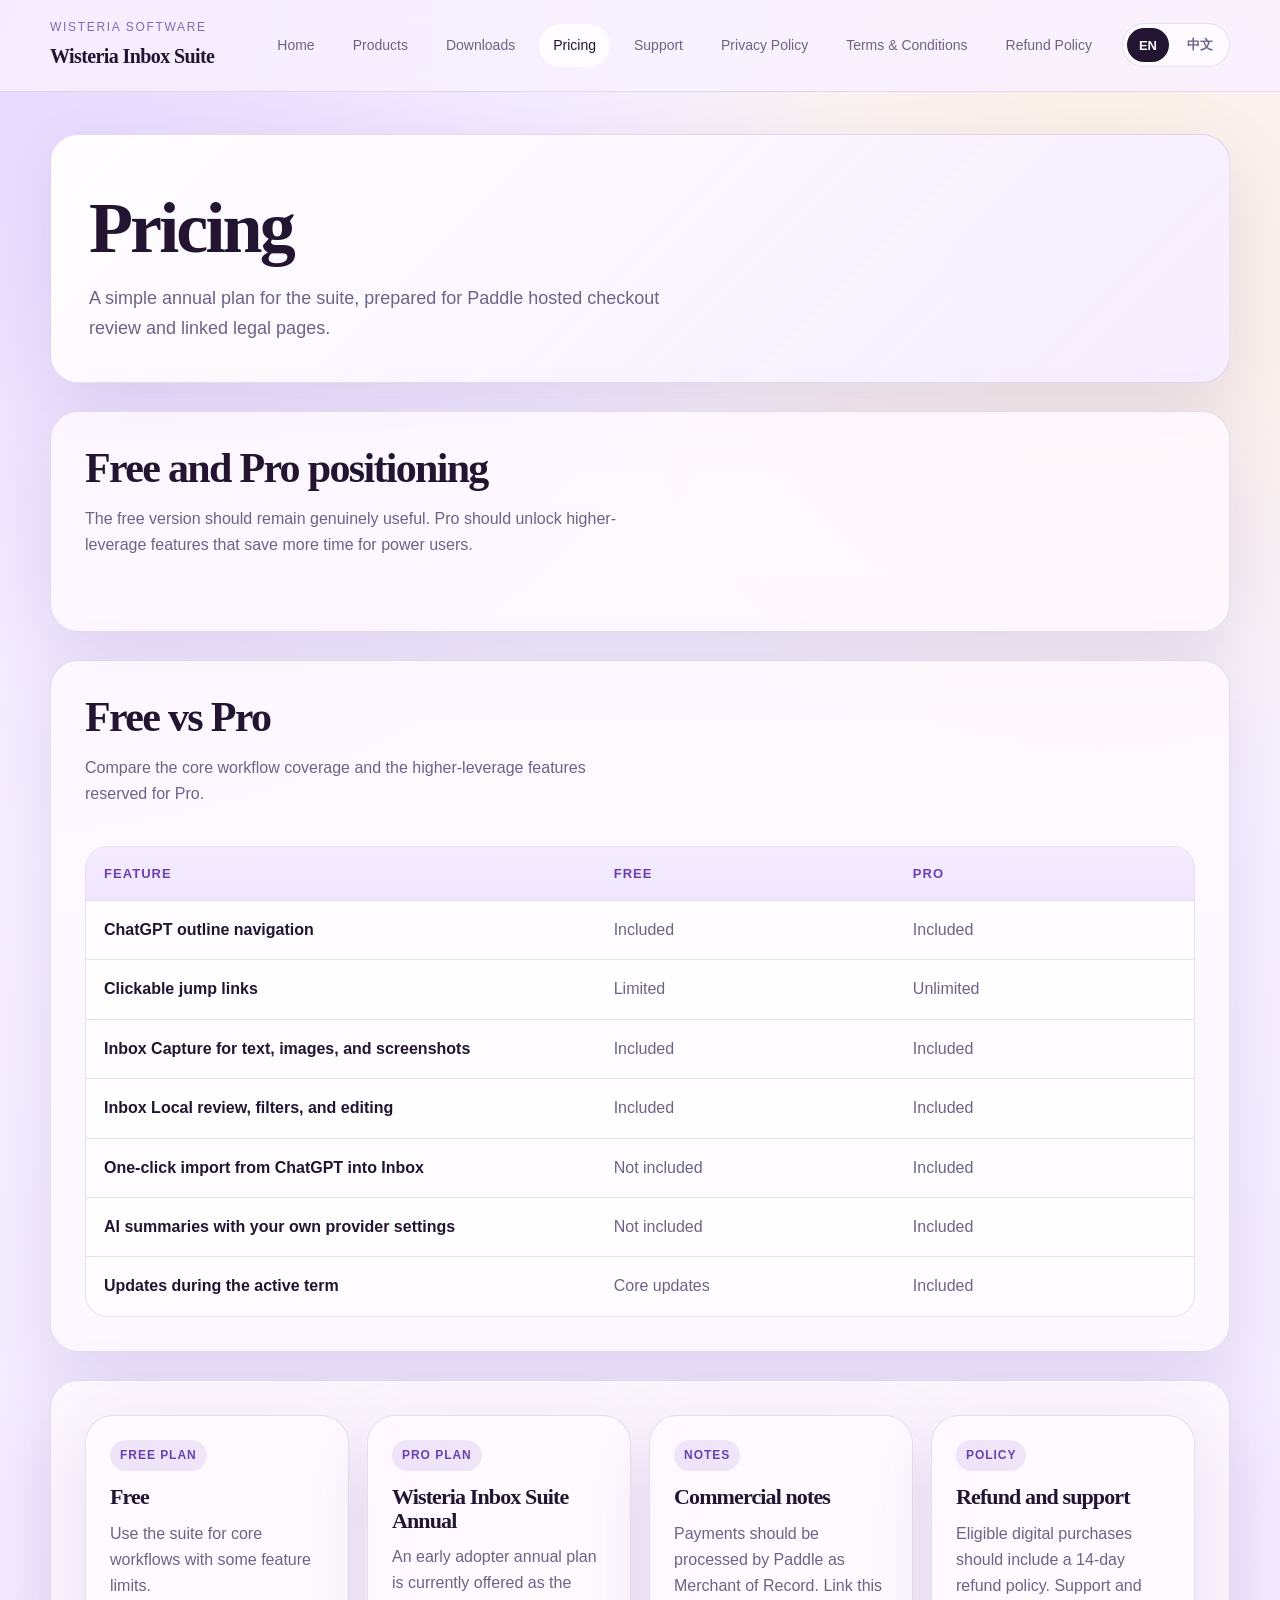
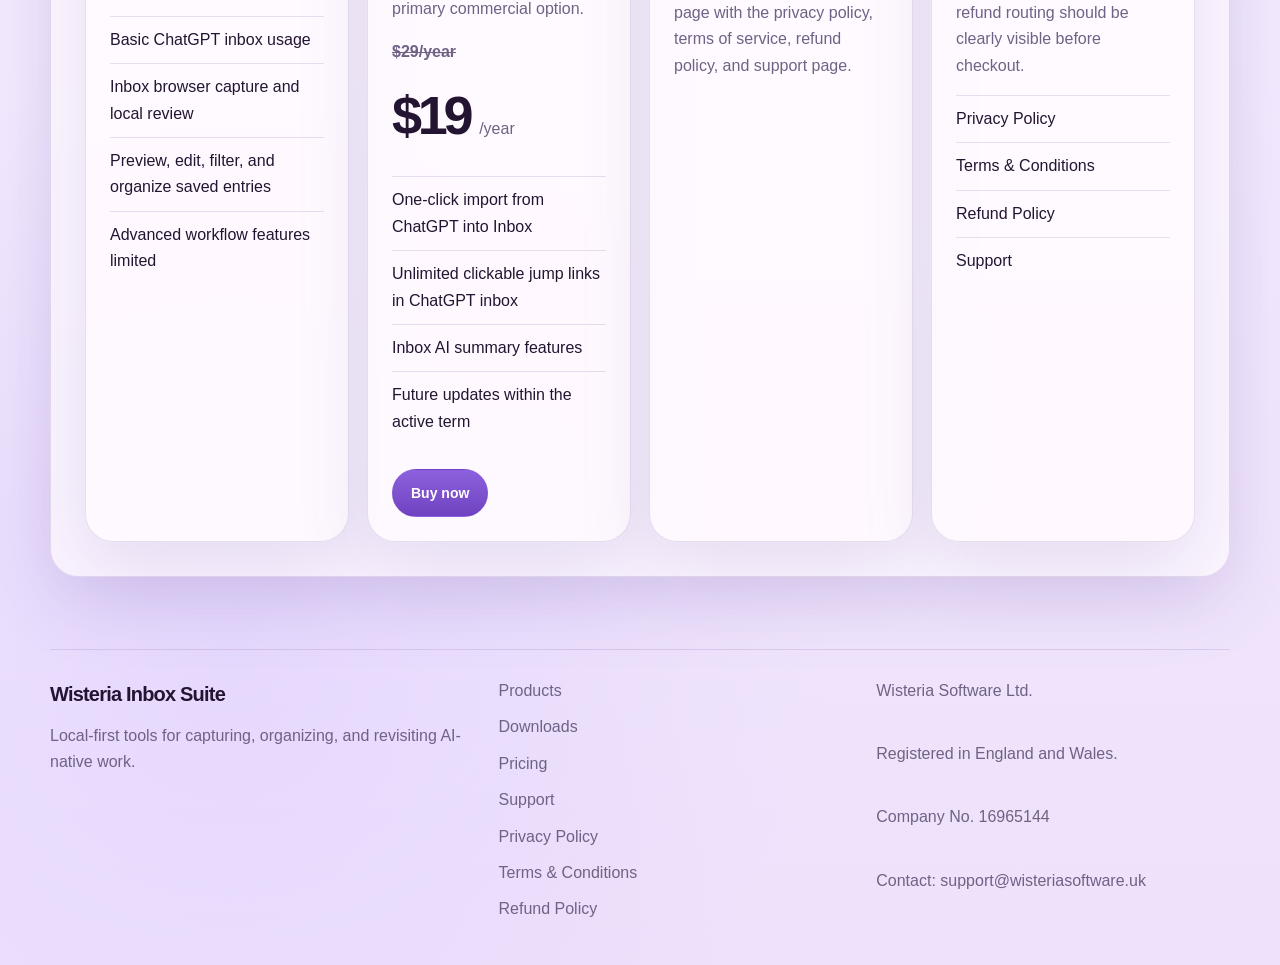
==== commit 0990ec6b: "修改Inbox Local为新产品名" ====
--- a/pricing/index.html
+++ b/pricing/index.html
@@ -46,7 +46,63 @@
         </div>
       </section>
       <section class="section-panel">
-        <div class="grid-3">
+        <div class="section-head">
+          <div>
+            <h2 data-i18n="pricing.compareTitle">Free vs Pro</h2>
+            <p class="section-copy" data-i18n="pricing.compareBody">Compare the core workflow coverage and the higher-leverage features reserved for Pro.</p>
+          </div>
+        </div>
+        <div class="pricing-table-wrap">
+          <table class="pricing-table">
+            <thead>
+              <tr>
+                <th data-i18n="pricing.compareColFeature">Feature</th>
+                <th data-i18n="pricing.compareColFree">Free</th>
+                <th data-i18n="pricing.compareColPro">Pro</th>
+              </tr>
+            </thead>
+            <tbody>
+              <tr>
+                <th scope="row" data-i18n="pricing.compareRow1Label">ChatGPT outline navigation</th>
+                <td data-i18n="pricing.compareRow1Free">Included</td>
+                <td data-i18n="pricing.compareRow1Pro">Included</td>
+              </tr>
+              <tr>
+                <th scope="row" data-i18n="pricing.compareRow2Label">Clickable jump links</th>
+                <td data-i18n="pricing.compareRow2Free">Limited</td>
+                <td data-i18n="pricing.compareRow2Pro">Unlimited</td>
+              </tr>
+              <tr>
+                <th scope="row" data-i18n="pricing.compareRow3Label">Inbox Capture for text, images, and screenshots</th>
+                <td data-i18n="pricing.compareRow3Free">Included</td>
+                <td data-i18n="pricing.compareRow3Pro">Included</td>
+              </tr>
+              <tr>
+                <th scope="row" data-i18n="pricing.compareRow4Label">Inbox Local review, filters, and editing</th>
+                <td data-i18n="pricing.compareRow4Free">Included</td>
+                <td data-i18n="pricing.compareRow4Pro">Included</td>
+              </tr>
+              <tr>
+                <th scope="row" data-i18n="pricing.compareRow5Label">One-click import from ChatGPT into Inbox</th>
+                <td data-i18n="pricing.compareRow5Free">Not included</td>
+                <td data-i18n="pricing.compareRow5Pro">Included</td>
+              </tr>
+              <tr>
+                <th scope="row" data-i18n="pricing.compareRow6Label">AI summaries with your own provider settings</th>
+                <td data-i18n="pricing.compareRow6Free">Not included</td>
+                <td data-i18n="pricing.compareRow6Pro">Included</td>
+              </tr>
+              <tr>
+                <th scope="row" data-i18n="pricing.compareRow7Label">Updates during the active term</th>
+                <td data-i18n="pricing.compareRow7Free">Core updates</td>
+                <td data-i18n="pricing.compareRow7Pro">Included</td>
+              </tr>
+            </tbody>
+          </table>
+        </div>
+      </section>
+      <section class="section-panel">
+        <div class="grid-4">
           <article class="card">
             <div class="card-tag" data-i18n="common.freePlan">Free plan</div>
             <h3 style="margin-top:14px;" data-i18n="pricing.freePlanTitle">Free</h3>
@@ -61,7 +117,7 @@
           <article class="card">
             <div class="card-tag" data-i18n="common.proPlan">Pro plan</div>
             <h3 style="margin-top:14px;" data-i18n="pricing.planTitle">Wisteria Inbox Suite Annual</h3>
-            <p data-i18n="pricing.planBody">One early adopter annual plan is offered while the full product packaging is being finalized.</p>
+            <p data-i18n="pricing.planBody">An early adopter annual plan is currently offered as the primary commercial option.</p>
             <div class="price-block">
               <div class="price-stack">
                 <div class="price-original" data-i18n="common.originalAnnualPrice">$29/year</div>
@@ -80,12 +136,6 @@
             <div class="button-row">
               <a class="btn" data-config-href="links.suiteCheckoutUrl" data-i18n="common.buyNow" href="#">Buy now</a>
             </div>
-          </article>
-          <article class="card">
-            <div class="card-tag" data-i18n="common.checkout">Checkout</div>
-            <h3 style="margin-top:14px;" data-i18n="pricing.checkoutCardTitle">Hosted checkout</h3>
-            <p data-i18n="pricing.checkoutBody">Replace the CTA below with your Paddle hosted checkout link after product mapping is complete.</p>
-            <div class="notice-strip" data-i18n="common.checkoutPlaceholder">Replace with Paddle hosted checkout link</div>
           </article>
           <article class="card">
             <div class="card-tag" data-i18n="common.notes">Notes</div>
--- a/assets/css/site.css
+++ b/assets/css/site.css
@@ -866,6 +866,55 @@
   font-weight: 600;
 }
 
+.pricing-table-wrap {
+  overflow-x: auto;
+  border-radius: 22px;
+  border: 1px solid var(--line);
+  background: rgba(255, 255, 255, 0.72);
+}
+
+.pricing-table {
+  width: 100%;
+  min-width: 720px;
+  border-collapse: collapse;
+}
+
+.pricing-table th,
+.pricing-table td {
+  padding: 16px 18px;
+  border-bottom: 1px solid var(--line);
+  text-align: left;
+}
+
+.pricing-table thead th {
+  background: linear-gradient(180deg, rgba(244, 235, 255, 0.96), rgba(238, 226, 255, 0.88));
+  color: #6a41af;
+  font-size: 13px;
+  font-weight: 800;
+  letter-spacing: 0.08em;
+  text-transform: uppercase;
+}
+
+.pricing-table tbody th {
+  width: 46%;
+  font-weight: 700;
+  color: var(--ink);
+}
+
+.pricing-table tbody td {
+  width: 27%;
+  color: var(--ink-soft);
+}
+
+.pricing-table tbody tr:last-child th,
+.pricing-table tbody tr:last-child td {
+  border-bottom: 0;
+}
+
+.pricing-table tbody tr:nth-child(even) {
+  background: rgba(255, 255, 255, 0.46);
+}
+
 @media (max-width: 1040px) {
   .hero-grid,
   .grid-3,
